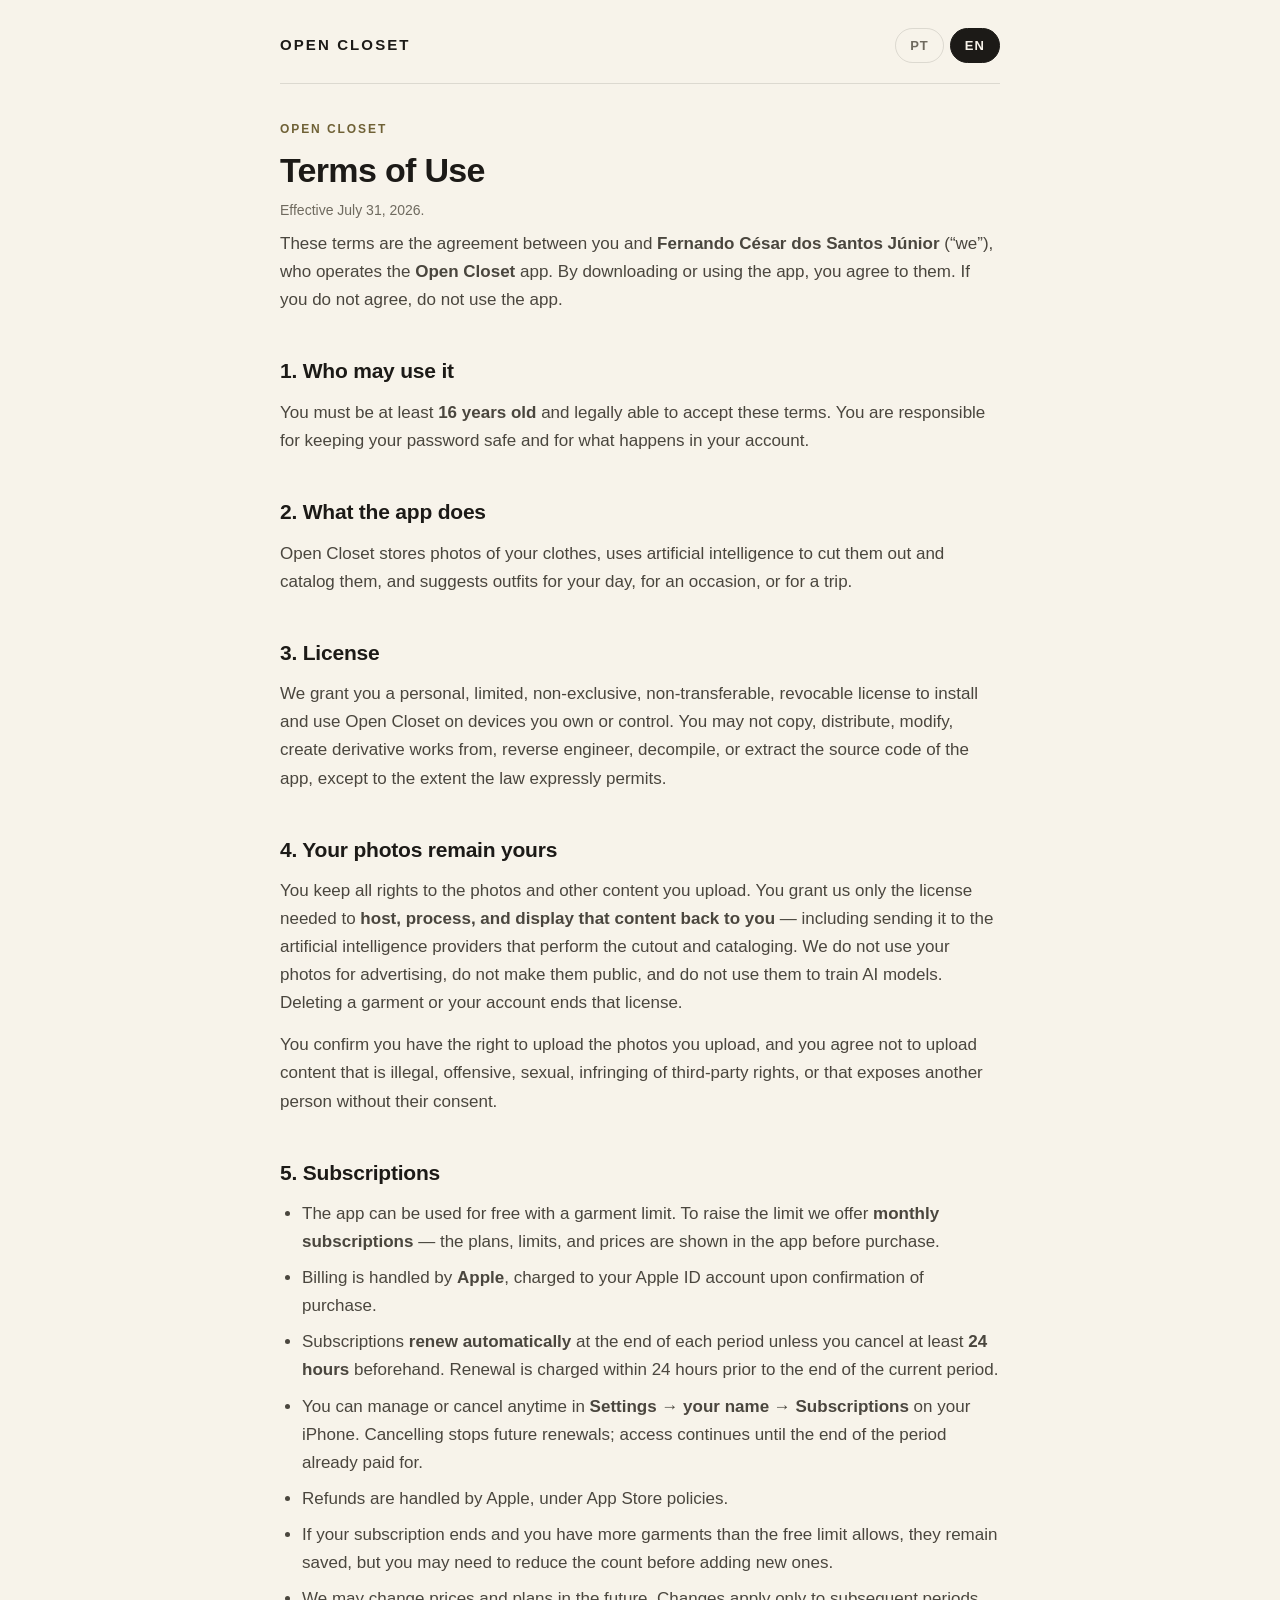
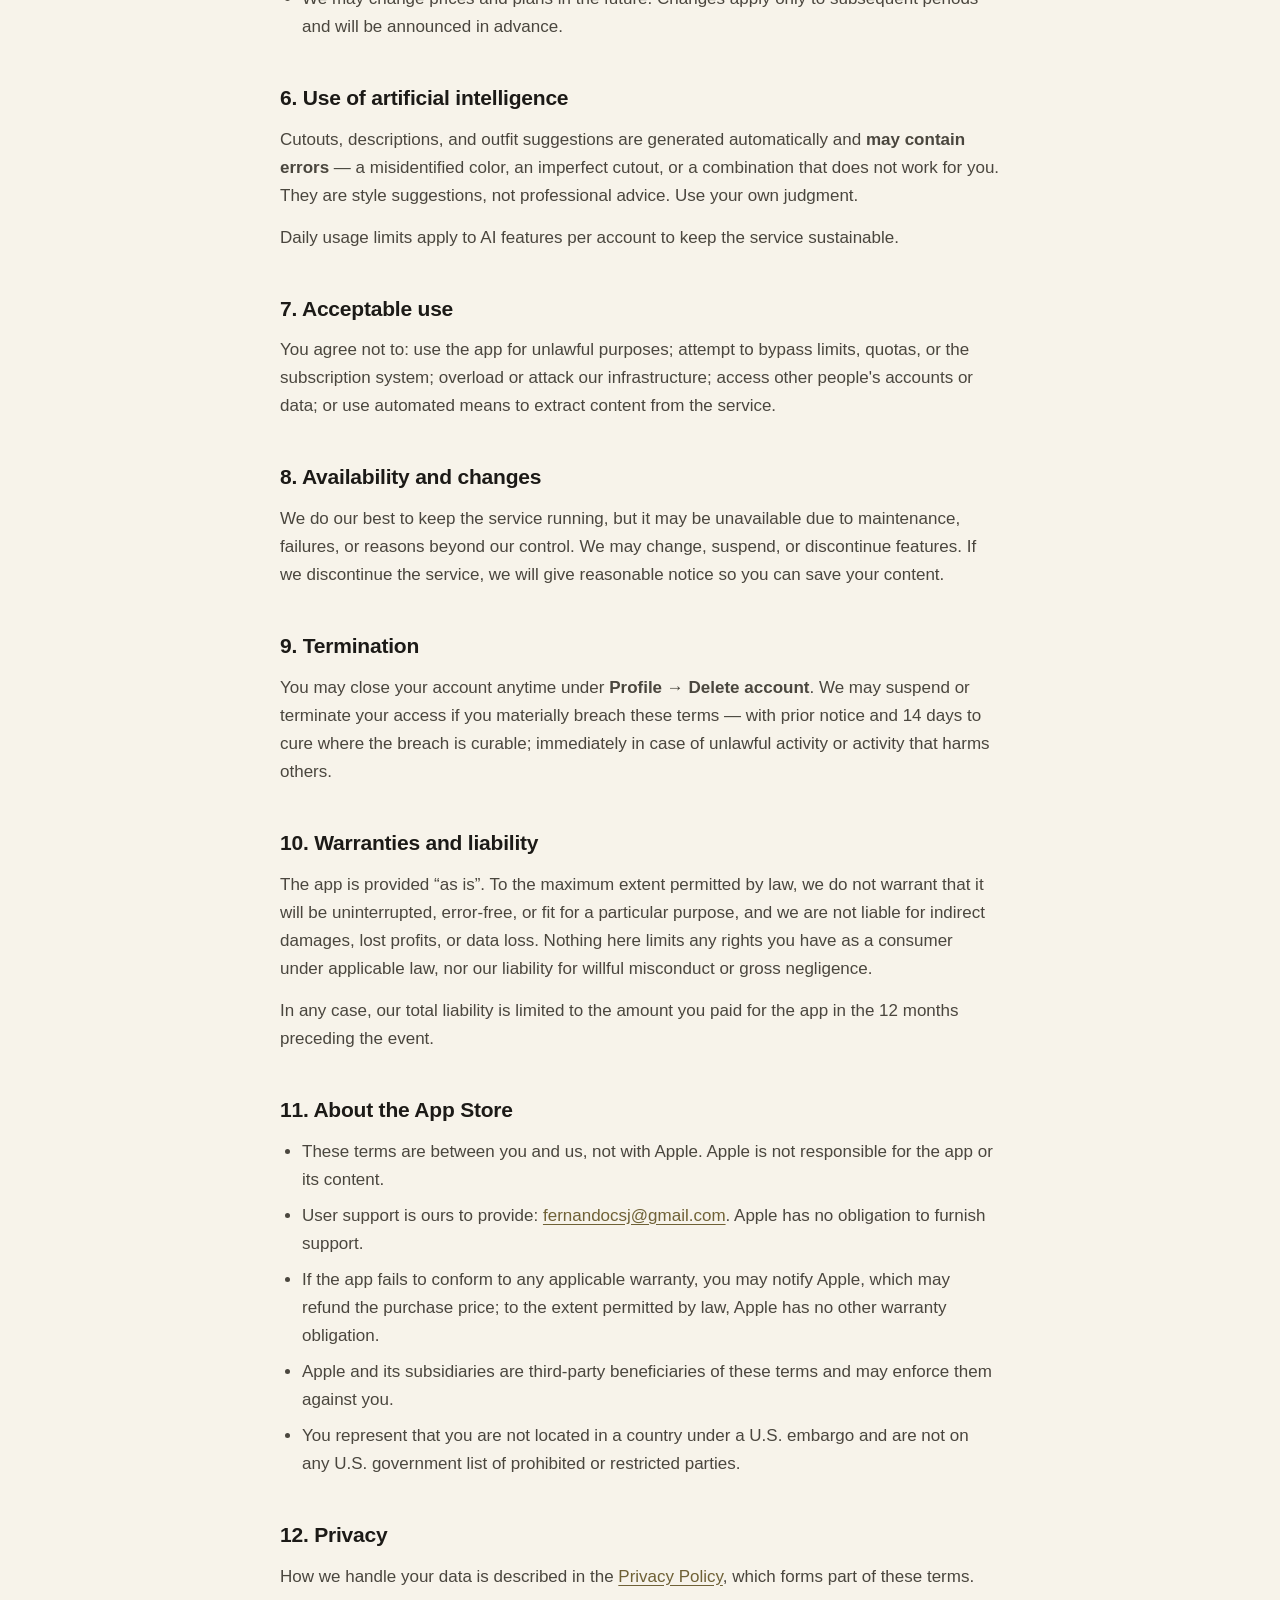
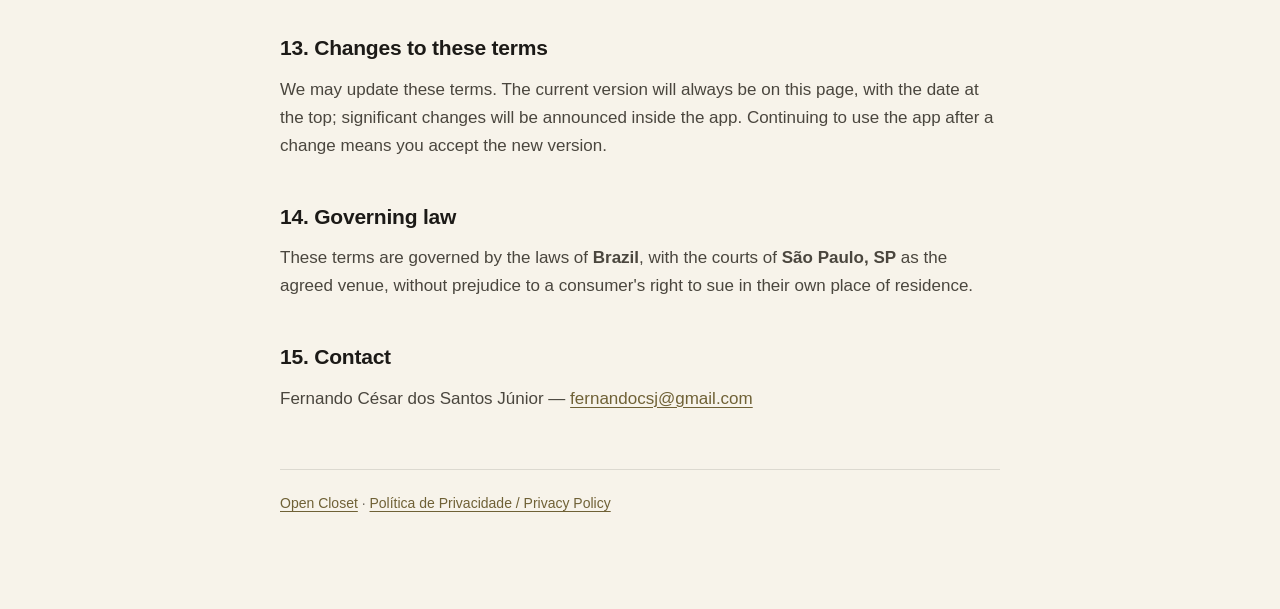
==== termos.html @ 8e70073d "Publish bilingual legal and support pages for Open Closet The previous documents were plain files wi" ====
<!doctype html>
<html lang="pt-BR">
<head>
<meta charset="utf-8">
<meta name="viewport" content="width=device-width, initial-scale=1">
<title>Termos de Uso — Open Closet</title>
<link rel="stylesheet" href="style.css">
<script src="lang.js" defer></script>
</head>
<body>
<div class="wrap">

<header class="top">
  <a class="brand" href="./">Open Closet</a>
  <div class="langswitch">
    <button type="button" data-set="pt" aria-pressed="true">PT</button>
    <button type="button" data-set="en" aria-pressed="false">EN</button>
  </div>
</header>

<main>

<!-- ===================== PORTUGUÊS ===================== -->
<section data-lang="pt" class="is-active">
  <p class="eyebrow">Open Closet</p>
  <h1>Termos de Uso</h1>
  <p class="updated">Vigente desde 31 de julho de 2026.</p>

  <p>Estes termos são o contrato entre você e <strong>Fernando César dos Santos Júnior</strong> (“nós”), responsável pelo aplicativo <strong>Open Closet</strong>. Ao baixar ou usar o app, você concorda com eles. Se não concordar, não use o aplicativo.</p>

  <h2>1. Quem pode usar</h2>
  <p>Você precisa ter pelo menos <strong>16 anos</strong> e capacidade legal para aceitar estes termos. Você é responsável por manter a sua senha em segurança e pelo que acontece na sua conta.</p>

  <h2>2. O que o aplicativo faz</h2>
  <p>O Open Closet guarda as fotos das suas roupas, usa inteligência artificial para recortá-las e catalogá-las, e sugere combinações de looks para o dia, para uma ocasião ou para uma viagem.</p>

  <h2>3. Licença de uso</h2>
  <p>Concedemos a você uma licença pessoal, limitada, não exclusiva, intransferível e revogável para instalar e usar o Open Closet em aparelhos que você possui ou controla. Você não pode copiar, distribuir, modificar, criar obras derivadas, fazer engenharia reversa, descompilar ou extrair o código-fonte do aplicativo, exceto no que a lei expressamente permitir.</p>

  <h2>4. As suas fotos continuam suas</h2>
  <p>Você mantém todos os direitos sobre as fotos e demais conteúdos que envia. Você nos concede apenas a licença necessária para <strong>hospedar, processar e exibir esse conteúdo a você</strong> — inclusive enviá-lo aos provedores de inteligência artificial que fazem o recorte e a catalogação. Não usamos as suas fotos para publicidade, não as tornamos públicas e não as usamos para treinar modelos de IA. Ao excluir uma peça ou a sua conta, essa licença termina.</p>
  <p>Você declara que tem o direito de enviar as fotos que envia, e concorda em não enviar conteúdo ilegal, ofensivo, sexual, que viole direitos de terceiros ou que exponha outra pessoa sem o consentimento dela.</p>

  <h2>5. Assinaturas</h2>
  <ul>
    <li>O app pode ser usado de graça com um limite de peças. Para ampliar o limite, oferecemos <strong>assinaturas mensais</strong> — os planos, os limites e os preços aparecem no próprio aplicativo antes da compra.</li>
    <li>A cobrança é feita pela <strong>Apple</strong>, na conta do seu Apple ID, no momento da confirmação da compra.</li>
    <li>A assinatura <strong>renova automaticamente</strong> ao fim de cada período, a menos que você cancele com pelo menos <strong>24 horas de antecedência</strong>. A renovação é cobrada nas 24 horas anteriores ao fim do período vigente.</li>
    <li>Você pode gerenciar ou cancelar a qualquer momento em <strong>Ajustes → seu nome → Assinaturas</strong>, no iPhone. Cancelar interrompe as renovações futuras; o acesso continua até o fim do período já pago.</li>
    <li>Reembolsos são tratados pela Apple, conforme as políticas da App Store.</li>
    <li>Se você deixar de assinar e tiver mais peças do que o limite gratuito permite, elas continuam salvas, mas pode ser necessário reduzir a quantidade para adicionar peças novas.</li>
    <li>Podemos alterar preços e planos no futuro. Mudanças valem apenas para períodos seguintes e serão avisadas com antecedência.</li>
  </ul>

  <h2>6. Uso da inteligência artificial</h2>
  <p>Os recortes, as descrições e as sugestões de look são gerados automaticamente e <strong>podem conter erros</strong> — uma cor identificada errada, um recorte imperfeito ou uma combinação que não faz sentido para você. São sugestões de estilo, não recomendações profissionais. Use o seu julgamento.</p>
  <p>Há limites diários de uso das funções de IA por conta, para manter o serviço sustentável.</p>

  <h2>7. Uso aceitável</h2>
  <p>Você concorda em não: usar o app para fins ilegais; tentar burlar limites, cotas ou o sistema de assinatura; sobrecarregar ou atacar a nossa infraestrutura; acessar contas ou dados de outras pessoas; ou usar meios automatizados para extrair conteúdo do serviço.</p>

  <h2>8. Disponibilidade e mudanças</h2>
  <p>Fazemos o possível para manter o serviço no ar, mas ele pode ficar indisponível por manutenção, falhas ou motivos fora do nosso controle. Podemos alterar, suspender ou encerrar funcionalidades. Se formos descontinuar o serviço, avisaremos com antecedência razoável para que você possa salvar o seu conteúdo.</p>

  <h2>9. Encerramento</h2>
  <p>Você pode encerrar a sua conta quando quiser, em <strong>Perfil → Excluir conta</strong>. Podemos suspender ou encerrar o seu acesso se você violar estes termos de forma relevante — com aviso prévio e 14 dias para corrigir, quando a violação for corrigível; imediatamente, em caso de atividade ilegal ou que prejudique outras pessoas.</p>

  <h2>10. Garantias e responsabilidade</h2>
  <p>O aplicativo é fornecido “no estado em que se encontra”. Na máxima extensão permitida pela lei, não garantimos que ele será ininterrupto, livre de erros ou adequado a um fim específico, e não respondemos por danos indiretos, lucros cessantes ou perda de dados. Nada aqui limita direitos que você tenha como consumidor pelo Código de Defesa do Consumidor ou por outra lei aplicável, nem a nossa responsabilidade por dolo ou culpa grave.</p>
  <p>Em qualquer hipótese, a nossa responsabilidade total fica limitada ao valor que você pagou pelo aplicativo nos 12 meses anteriores ao fato.</p>

  <h2>11. Sobre a App Store</h2>
  <ul>
    <li>Estes termos são entre você e nós, não com a Apple. A Apple não é responsável pelo aplicativo nem pelo seu conteúdo.</li>
    <li>O suporte ao usuário é nosso: <a href="mailto:fernandocsj@gmail.com">fernandocsj@gmail.com</a>. A Apple não tem obrigação de prestar suporte.</li>
    <li>Se o aplicativo não estiver em conformidade com alguma garantia aplicável, você pode notificar a Apple, que poderá reembolsar o preço de compra; no limite da lei, a Apple não tem outra obrigação de garantia.</li>
    <li>A Apple e suas subsidiárias são beneficiárias terceiras destes termos e podem exigi-los perante você.</li>
    <li>Você declara não estar em país sob embargo dos Estados Unidos nem em lista de partes proibidas do governo norte-americano.</li>
  </ul>

  <h2>12. Privacidade</h2>
  <p>O tratamento dos seus dados está descrito na <a href="privacidade.html">Política de Privacidade</a>, que faz parte destes termos.</p>

  <h2>13. Alterações destes termos</h2>
  <p>Podemos atualizar estes termos. A versão vigente estará sempre nesta página, com a data no topo; mudanças relevantes serão avisadas dentro do aplicativo. Continuar usando o app depois da mudança significa que você aceitou a nova versão.</p>

  <h2>14. Lei aplicável</h2>
  <p>Estes termos são regidos pelas leis do <strong>Brasil</strong>. Fica eleito o foro da comarca de <strong>São Paulo/SP</strong>, ressalvado o direito do consumidor de acionar o foro do seu domicílio.</p>

  <h2>15. Contato</h2>
  <p>Fernando César dos Santos Júnior — <a href="mailto:fernandocsj@gmail.com">fernandocsj@gmail.com</a></p>
</section>

<!-- ===================== ENGLISH ===================== -->
<section data-lang="en">
  <p class="eyebrow">Open Closet</p>
  <h1>Terms of Use</h1>
  <p class="updated">Effective July 31, 2026.</p>

  <p>These terms are the agreement between you and <strong>Fernando César dos Santos Júnior</strong> (“we”), who operates the <strong>Open Closet</strong> app. By downloading or using the app, you agree to them. If you do not agree, do not use the app.</p>

  <h2>1. Who may use it</h2>
  <p>You must be at least <strong>16 years old</strong> and legally able to accept these terms. You are responsible for keeping your password safe and for what happens in your account.</p>

  <h2>2. What the app does</h2>
  <p>Open Closet stores photos of your clothes, uses artificial intelligence to cut them out and catalog them, and suggests outfits for your day, for an occasion, or for a trip.</p>

  <h2>3. License</h2>
  <p>We grant you a personal, limited, non-exclusive, non-transferable, revocable license to install and use Open Closet on devices you own or control. You may not copy, distribute, modify, create derivative works from, reverse engineer, decompile, or extract the source code of the app, except to the extent the law expressly permits.</p>

  <h2>4. Your photos remain yours</h2>
  <p>You keep all rights to the photos and other content you upload. You grant us only the license needed to <strong>host, process, and display that content back to you</strong> — including sending it to the artificial intelligence providers that perform the cutout and cataloging. We do not use your photos for advertising, do not make them public, and do not use them to train AI models. Deleting a garment or your account ends that license.</p>
  <p>You confirm you have the right to upload the photos you upload, and you agree not to upload content that is illegal, offensive, sexual, infringing of third-party rights, or that exposes another person without their consent.</p>

  <h2>5. Subscriptions</h2>
  <ul>
    <li>The app can be used for free with a garment limit. To raise the limit we offer <strong>monthly subscriptions</strong> — the plans, limits, and prices are shown in the app before purchase.</li>
    <li>Billing is handled by <strong>Apple</strong>, charged to your Apple ID account upon confirmation of purchase.</li>
    <li>Subscriptions <strong>renew automatically</strong> at the end of each period unless you cancel at least <strong>24 hours</strong> beforehand. Renewal is charged within 24 hours prior to the end of the current period.</li>
    <li>You can manage or cancel anytime in <strong>Settings → your name → Subscriptions</strong> on your iPhone. Cancelling stops future renewals; access continues until the end of the period already paid for.</li>
    <li>Refunds are handled by Apple, under App Store policies.</li>
    <li>If your subscription ends and you have more garments than the free limit allows, they remain saved, but you may need to reduce the count before adding new ones.</li>
    <li>We may change prices and plans in the future. Changes apply only to subsequent periods and will be announced in advance.</li>
  </ul>

  <h2>6. Use of artificial intelligence</h2>
  <p>Cutouts, descriptions, and outfit suggestions are generated automatically and <strong>may contain errors</strong> — a misidentified color, an imperfect cutout, or a combination that does not work for you. They are style suggestions, not professional advice. Use your own judgment.</p>
  <p>Daily usage limits apply to AI features per account to keep the service sustainable.</p>

  <h2>7. Acceptable use</h2>
  <p>You agree not to: use the app for unlawful purposes; attempt to bypass limits, quotas, or the subscription system; overload or attack our infrastructure; access other people's accounts or data; or use automated means to extract content from the service.</p>

  <h2>8. Availability and changes</h2>
  <p>We do our best to keep the service running, but it may be unavailable due to maintenance, failures, or reasons beyond our control. We may change, suspend, or discontinue features. If we discontinue the service, we will give reasonable notice so you can save your content.</p>

  <h2>9. Termination</h2>
  <p>You may close your account anytime under <strong>Profile → Delete account</strong>. We may suspend or terminate your access if you materially breach these terms — with prior notice and 14 days to cure where the breach is curable; immediately in case of unlawful activity or activity that harms others.</p>

  <h2>10. Warranties and liability</h2>
  <p>The app is provided “as is”. To the maximum extent permitted by law, we do not warrant that it will be uninterrupted, error-free, or fit for a particular purpose, and we are not liable for indirect damages, lost profits, or data loss. Nothing here limits any rights you have as a consumer under applicable law, nor our liability for willful misconduct or gross negligence.</p>
  <p>In any case, our total liability is limited to the amount you paid for the app in the 12 months preceding the event.</p>

  <h2>11. About the App Store</h2>
  <ul>
    <li>These terms are between you and us, not with Apple. Apple is not responsible for the app or its content.</li>
    <li>User support is ours to provide: <a href="mailto:fernandocsj@gmail.com">fernandocsj@gmail.com</a>. Apple has no obligation to furnish support.</li>
    <li>If the app fails to conform to any applicable warranty, you may notify Apple, which may refund the purchase price; to the extent permitted by law, Apple has no other warranty obligation.</li>
    <li>Apple and its subsidiaries are third-party beneficiaries of these terms and may enforce them against you.</li>
    <li>You represent that you are not located in a country under a U.S. embargo and are not on any U.S. government list of prohibited or restricted parties.</li>
  </ul>

  <h2>12. Privacy</h2>
  <p>How we handle your data is described in the <a href="privacidade.html">Privacy Policy</a>, which forms part of these terms.</p>

  <h2>13. Changes to these terms</h2>
  <p>We may update these terms. The current version will always be on this page, with the date at the top; significant changes will be announced inside the app. Continuing to use the app after a change means you accept the new version.</p>

  <h2>14. Governing law</h2>
  <p>These terms are governed by the laws of <strong>Brazil</strong>, with the courts of <strong>São Paulo, SP</strong> as the agreed venue, without prejudice to a consumer's right to sue in their own place of residence.</p>

  <h2>15. Contact</h2>
  <p>Fernando César dos Santos Júnior — <a href="mailto:fernandocsj@gmail.com">fernandocsj@gmail.com</a></p>
</section>

</main>

<footer>
  <p><a href="./">Open Closet</a> · <a href="privacidade.html">Política de Privacidade / Privacy Policy</a></p>
</footer>

</div>
</body>
</html>
---- style.css ----
:root {
  --paper: #f7f3ea;
  --sheet: #fbf8f1;
  --ink: #1c1a17;
  --stone: #4a463e;
  --taupe: #6f6a5f;
  --gold: #6f6136;
  --line: rgba(28, 26, 23, 0.12);
}

@media (prefers-color-scheme: dark) {
  :root {
    --paper: #171613;
    --sheet: #1f1e1a;
    --ink: #f2eee5;
    --stone: #cfc9bd;
    --taupe: #9a9284;
    --gold: #c8ab63;
    --line: rgba(242, 238, 229, 0.14);
  }
}

* { box-sizing: border-box; }

body {
  margin: 0;
  padding: 0 20px 80px;
  background: var(--paper);
  color: var(--stone);
  font-family: -apple-system, BlinkMacSystemFont, "Segoe UI", Roboto, Helvetica, Arial, sans-serif;
  font-size: 17px;
  line-height: 1.65;
  -webkit-text-size-adjust: 100%;
}

.wrap { max-width: 720px; margin: 0 auto; }

header.top {
  display: flex;
  align-items: center;
  justify-content: space-between;
  gap: 16px;
  flex-wrap: wrap;
  padding: 28px 0 20px;
  border-bottom: 1px solid var(--line);
  margin-bottom: 36px;
}

.brand {
  font-size: 15px;
  font-weight: 700;
  letter-spacing: 0.14em;
  text-transform: uppercase;
  color: var(--ink);
  text-decoration: none;
}

.langswitch { display: flex; gap: 6px; }

.langswitch button {
  font: inherit;
  font-size: 13px;
  font-weight: 600;
  letter-spacing: 0.08em;
  padding: 6px 14px;
  border-radius: 999px;
  border: 1px solid var(--line);
  background: transparent;
  color: var(--taupe);
  cursor: pointer;
}

.langswitch button[aria-pressed="true"] {
  background: var(--ink);
  border-color: var(--ink);
  color: var(--paper);
}

h1 {
  color: var(--ink);
  font-size: 34px;
  line-height: 1.2;
  letter-spacing: -0.02em;
  margin: 0 0 8px;
}

h2 {
  color: var(--ink);
  font-size: 21px;
  letter-spacing: -0.01em;
  margin: 40px 0 10px;
}

h3 { color: var(--ink); font-size: 17px; margin: 26px 0 6px; }

.eyebrow {
  font-size: 12px;
  font-weight: 700;
  letter-spacing: 0.16em;
  text-transform: uppercase;
  color: var(--gold);
  margin: 0 0 10px;
}

.updated { color: var(--taupe); font-size: 14px; margin: 0 0 8px; }

p { margin: 0 0 14px; }

ul { margin: 0 0 16px; padding-left: 22px; }
li { margin-bottom: 8px; }

a { color: var(--gold); text-decoration: underline; text-underline-offset: 3px; }

.card {
  background: var(--sheet);
  border: 1px solid var(--line);
  border-radius: 16px;
  padding: 22px 24px;
  margin: 24px 0;
}

.card p:last-child, .card ul:last-child { margin-bottom: 0; }

.links { list-style: none; padding: 0; margin: 28px 0 0; }

.links li { margin-bottom: 12px; }

.links a {
  display: block;
  background: var(--sheet);
  border: 1px solid var(--line);
  border-radius: 14px;
  padding: 18px 20px;
  color: var(--ink);
  text-decoration: none;
  font-weight: 600;
}

.links a span {
  display: block;
  font-weight: 400;
  font-size: 15px;
  color: var(--taupe);
  margin-top: 2px;
}

table { width: 100%; border-collapse: collapse; margin: 0 0 18px; font-size: 15px; }
th, td { text-align: left; padding: 10px 12px; border-bottom: 1px solid var(--line); vertical-align: top; }
th { color: var(--ink); font-size: 12px; letter-spacing: 0.08em; text-transform: uppercase; }

footer {
  margin-top: 56px;
  padding-top: 22px;
  border-top: 1px solid var(--line);
  color: var(--taupe);
  font-size: 14px;
}

[data-lang] { display: none; }
[data-lang].is-active { display: block; }
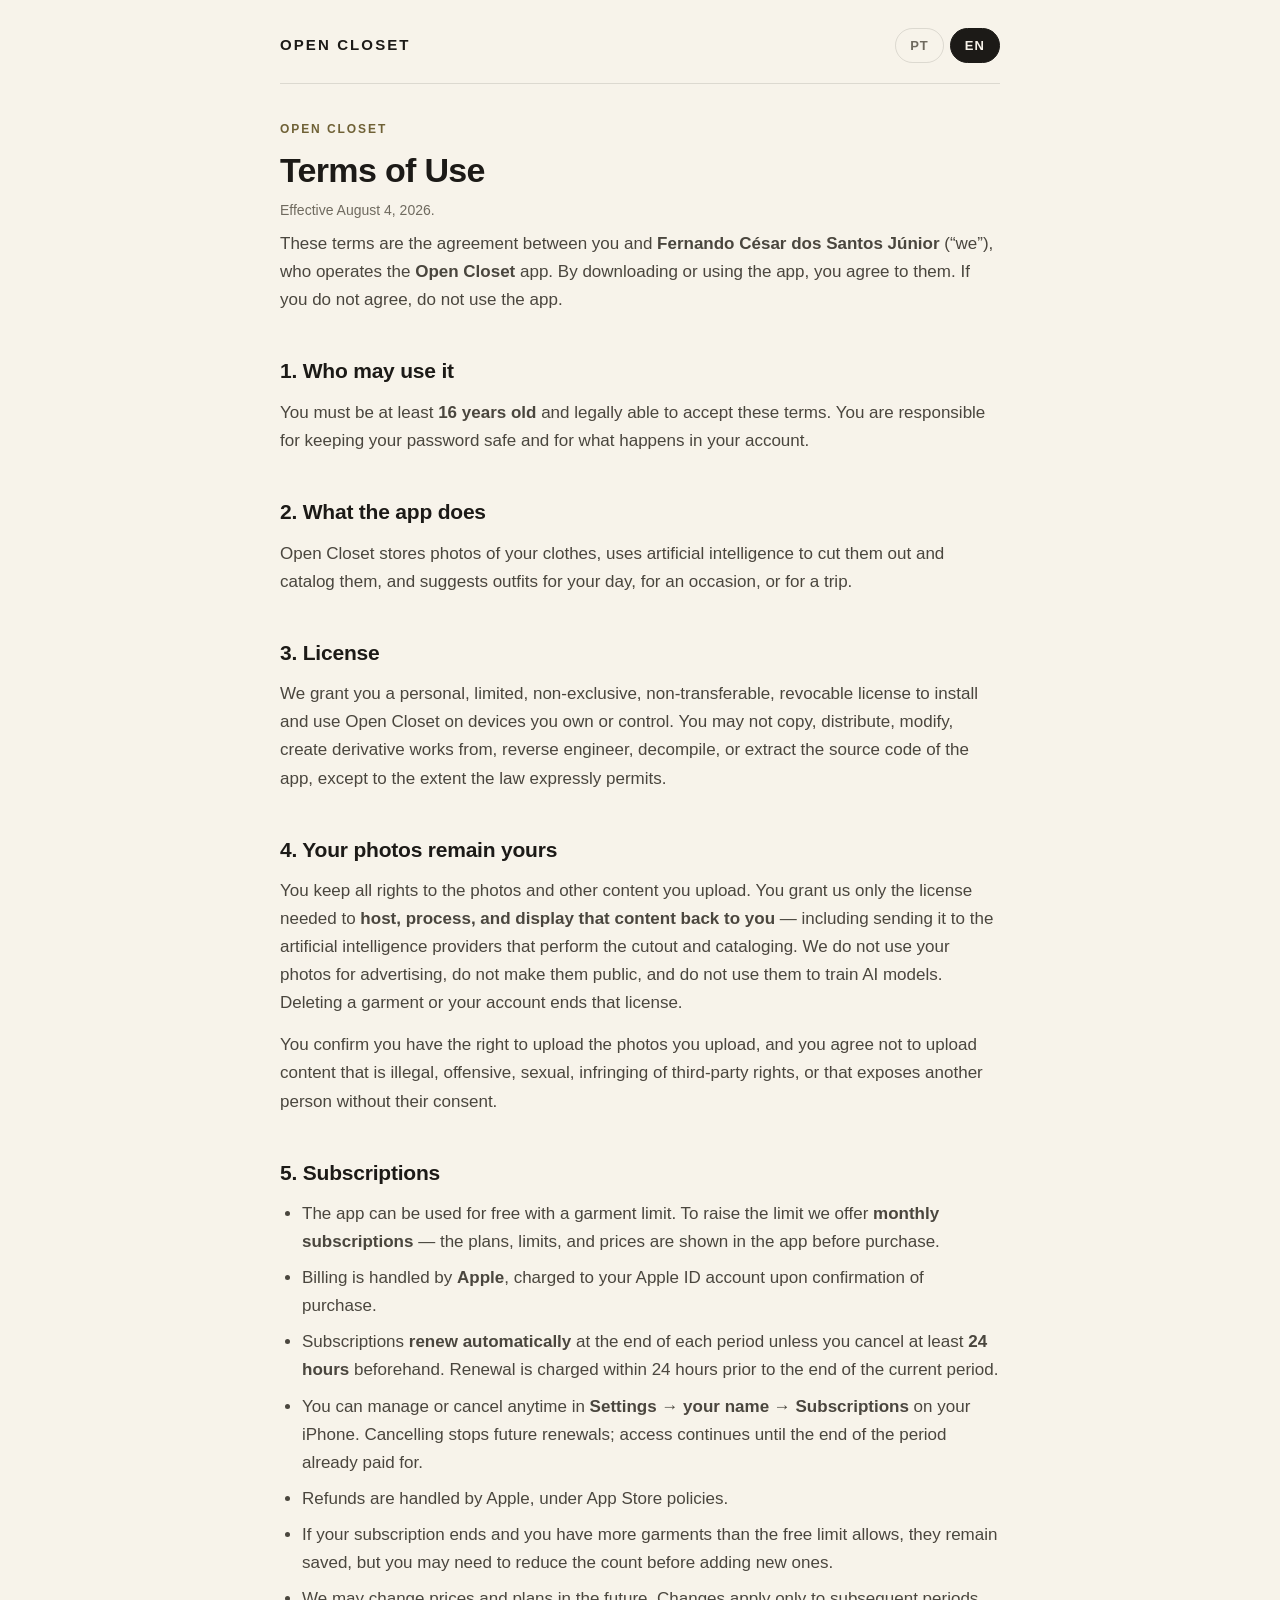
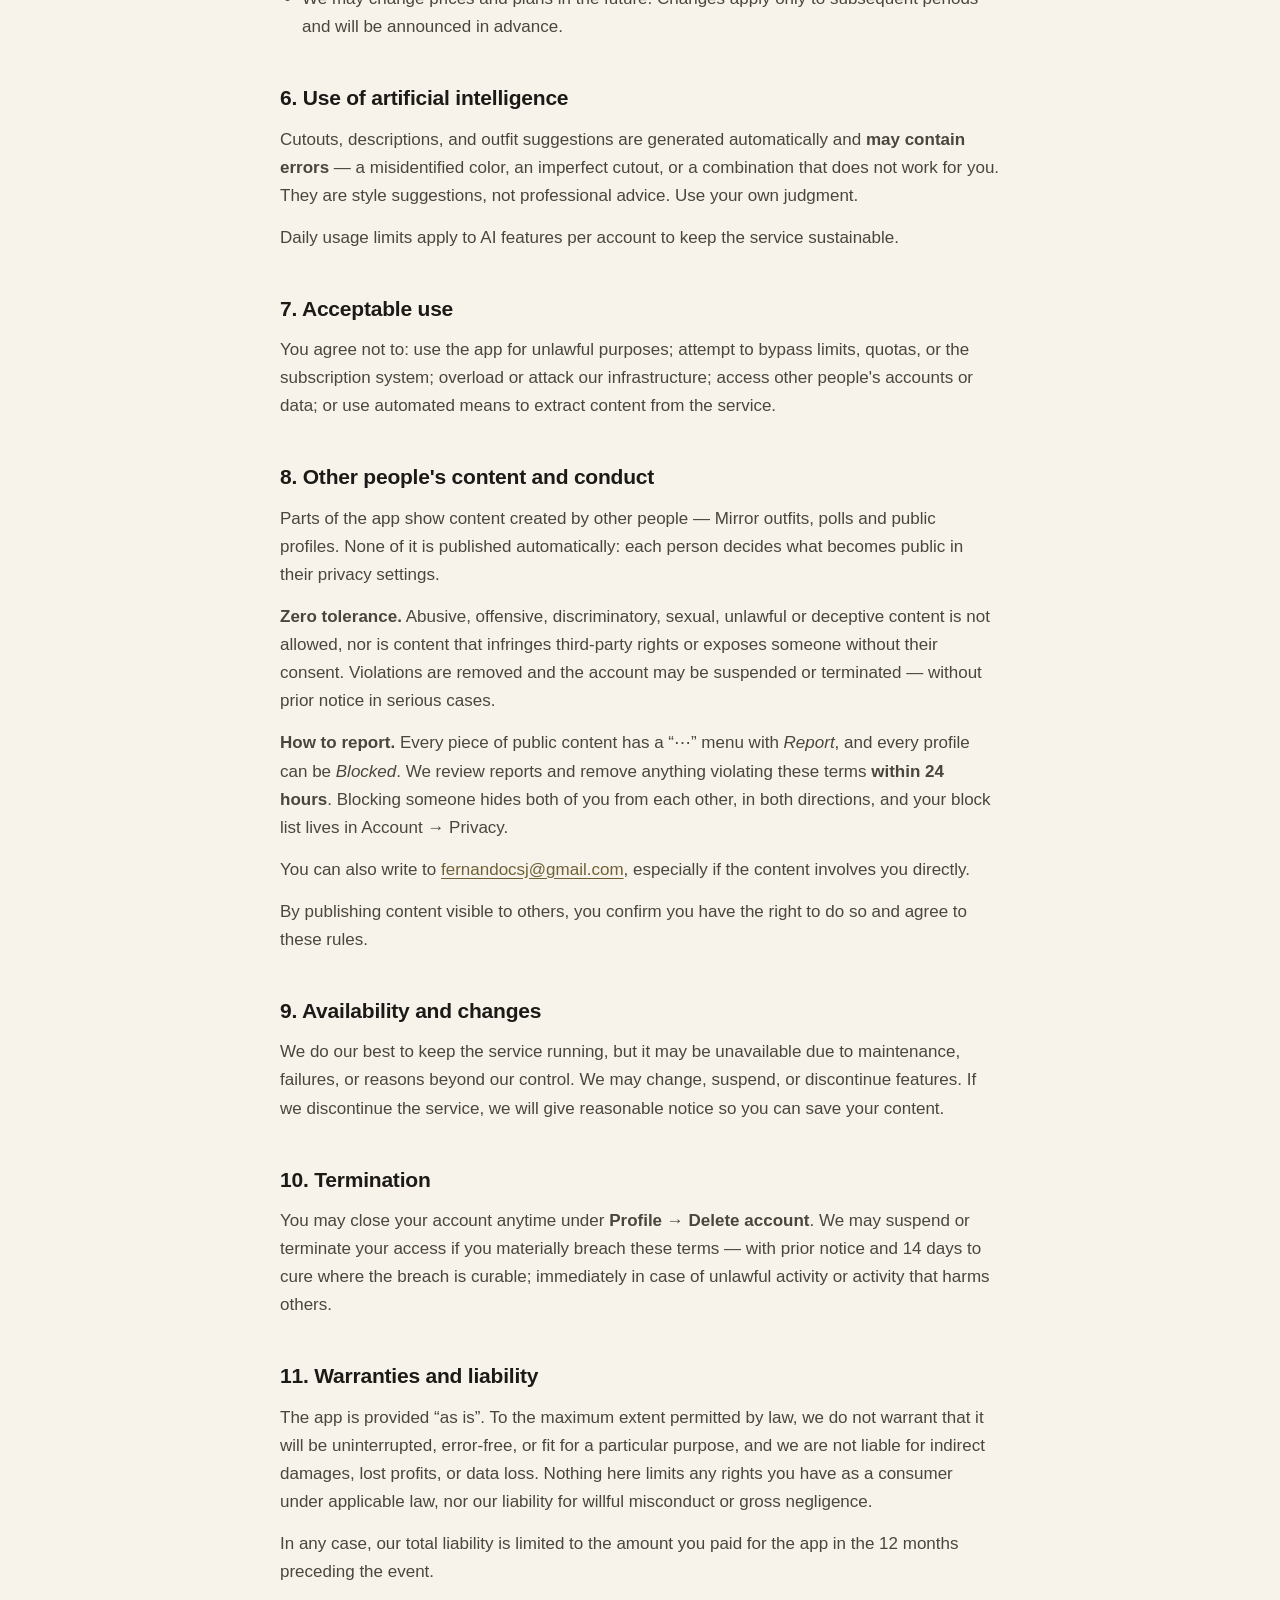
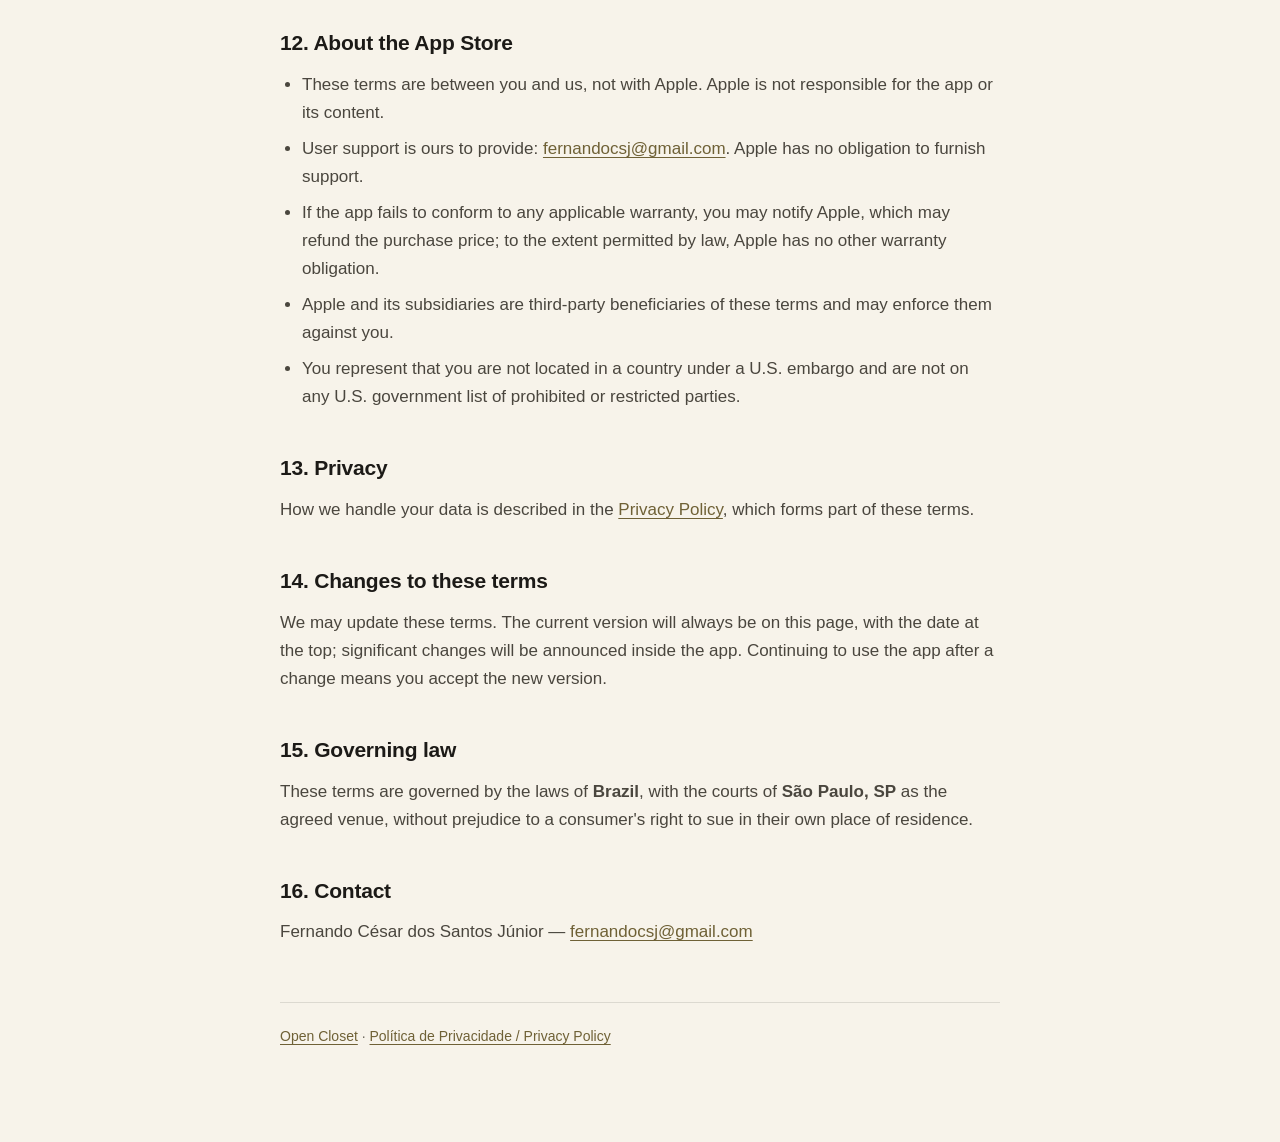
==== commit 74c03b2a: "Add user-content and conduct clause to the terms The app now shows content from other people (Mirror" ====
--- a/termos.html
+++ b/termos.html
@@ -24,7 +24,7 @@
 <section data-lang="pt" class="is-active">
   <p class="eyebrow">Open Closet</p>
   <h1>Termos de Uso</h1>
-  <p class="updated">Vigente desde 31 de julho de 2026.</p>
+  <p class="updated">Vigente desde 4 de agosto de 2026.</p>
 
   <p>Estes termos são o contrato entre você e <strong>Fernando César dos Santos Júnior</strong> (“nós”), responsável pelo aplicativo <strong>Open Closet</strong>. Ao baixar ou usar o app, você concorda com eles. Se não concordar, não use o aplicativo.</p>
 
@@ -59,17 +59,24 @@
   <h2>7. Uso aceitável</h2>
   <p>Você concorda em não: usar o app para fins ilegais; tentar burlar limites, cotas ou o sistema de assinatura; sobrecarregar ou atacar a nossa infraestrutura; acessar contas ou dados de outras pessoas; ou usar meios automatizados para extrair conteúdo do serviço.</p>
 
-  <h2>8. Disponibilidade e mudanças</h2>
+  <h2>8. Conteúdo de outras pessoas e convivência</h2>
+  <p>Partes do aplicativo mostram conteúdo criado por outras pessoas — montagens no Espelho, enquetes e perfis públicos. Nada disso é publicado automaticamente: cada pessoa decide o que torna público nos ajustes de privacidade.</p>
+  <p><strong>Tolerância zero.</strong> Não é permitido publicar conteúdo abusivo, ofensivo, discriminatório, sexual, ilegal, enganoso, que viole direitos de terceiros ou que exponha alguém sem consentimento. Quem descumprir tem o conteúdo removido e pode ter a conta suspensa ou encerrada, sem aviso prévio nos casos graves.</p>
+  <p><strong>Como denunciar.</strong> Todo conteúdo público tem um menu “⋯” com a opção <em>Denunciar</em>, e todo perfil pode ser <em>Bloqueado</em>. Analisamos as denúncias e removemos o que violar estes termos <strong>em até 24 horas</strong>. Bloquear alguém faz com que vocês deixem de se ver no app, nos dois sentidos, e a lista de bloqueados fica em Conta → Privacidade.</p>
+  <p>Você também pode escrever para <a href="mailto:fernandocsj@gmail.com">fernandocsj@gmail.com</a> — em especial se o conteúdo envolver você diretamente.</p>
+  <p>Ao publicar conteúdo visível a outras pessoas, você declara ter o direito de fazê-lo e concorda com estas regras de convivência.</p>
+
+  <h2>9. Disponibilidade e mudanças</h2>
   <p>Fazemos o possível para manter o serviço no ar, mas ele pode ficar indisponível por manutenção, falhas ou motivos fora do nosso controle. Podemos alterar, suspender ou encerrar funcionalidades. Se formos descontinuar o serviço, avisaremos com antecedência razoável para que você possa salvar o seu conteúdo.</p>
 
-  <h2>9. Encerramento</h2>
+  <h2>10. Encerramento</h2>
   <p>Você pode encerrar a sua conta quando quiser, em <strong>Perfil → Excluir conta</strong>. Podemos suspender ou encerrar o seu acesso se você violar estes termos de forma relevante — com aviso prévio e 14 dias para corrigir, quando a violação for corrigível; imediatamente, em caso de atividade ilegal ou que prejudique outras pessoas.</p>
 
-  <h2>10. Garantias e responsabilidade</h2>
+  <h2>11. Garantias e responsabilidade</h2>
   <p>O aplicativo é fornecido “no estado em que se encontra”. Na máxima extensão permitida pela lei, não garantimos que ele será ininterrupto, livre de erros ou adequado a um fim específico, e não respondemos por danos indiretos, lucros cessantes ou perda de dados. Nada aqui limita direitos que você tenha como consumidor pelo Código de Defesa do Consumidor ou por outra lei aplicável, nem a nossa responsabilidade por dolo ou culpa grave.</p>
   <p>Em qualquer hipótese, a nossa responsabilidade total fica limitada ao valor que você pagou pelo aplicativo nos 12 meses anteriores ao fato.</p>
 
-  <h2>11. Sobre a App Store</h2>
+  <h2>12. Sobre a App Store</h2>
   <ul>
     <li>Estes termos são entre você e nós, não com a Apple. A Apple não é responsável pelo aplicativo nem pelo seu conteúdo.</li>
     <li>O suporte ao usuário é nosso: <a href="mailto:fernandocsj@gmail.com">fernandocsj@gmail.com</a>. A Apple não tem obrigação de prestar suporte.</li>
@@ -78,16 +85,16 @@
     <li>Você declara não estar em país sob embargo dos Estados Unidos nem em lista de partes proibidas do governo norte-americano.</li>
   </ul>
 
-  <h2>12. Privacidade</h2>
+  <h2>13. Privacidade</h2>
   <p>O tratamento dos seus dados está descrito na <a href="privacidade.html">Política de Privacidade</a>, que faz parte destes termos.</p>
 
-  <h2>13. Alterações destes termos</h2>
+  <h2>14. Alterações destes termos</h2>
   <p>Podemos atualizar estes termos. A versão vigente estará sempre nesta página, com a data no topo; mudanças relevantes serão avisadas dentro do aplicativo. Continuar usando o app depois da mudança significa que você aceitou a nova versão.</p>
 
-  <h2>14. Lei aplicável</h2>
+  <h2>15. Lei aplicável</h2>
   <p>Estes termos são regidos pelas leis do <strong>Brasil</strong>. Fica eleito o foro da comarca de <strong>São Paulo/SP</strong>, ressalvado o direito do consumidor de acionar o foro do seu domicílio.</p>
 
-  <h2>15. Contato</h2>
+  <h2>16. Contato</h2>
   <p>Fernando César dos Santos Júnior — <a href="mailto:fernandocsj@gmail.com">fernandocsj@gmail.com</a></p>
 </section>
 
@@ -95,7 +102,7 @@
 <section data-lang="en">
   <p class="eyebrow">Open Closet</p>
   <h1>Terms of Use</h1>
-  <p class="updated">Effective July 31, 2026.</p>
+  <p class="updated">Effective August 4, 2026.</p>
 
   <p>These terms are the agreement between you and <strong>Fernando César dos Santos Júnior</strong> (“we”), who operates the <strong>Open Closet</strong> app. By downloading or using the app, you agree to them. If you do not agree, do not use the app.</p>
 
@@ -130,17 +137,24 @@
   <h2>7. Acceptable use</h2>
   <p>You agree not to: use the app for unlawful purposes; attempt to bypass limits, quotas, or the subscription system; overload or attack our infrastructure; access other people's accounts or data; or use automated means to extract content from the service.</p>
 
-  <h2>8. Availability and changes</h2>
+  <h2>8. Other people's content and conduct</h2>
+  <p>Parts of the app show content created by other people — Mirror outfits, polls and public profiles. None of it is published automatically: each person decides what becomes public in their privacy settings.</p>
+  <p><strong>Zero tolerance.</strong> Abusive, offensive, discriminatory, sexual, unlawful or deceptive content is not allowed, nor is content that infringes third-party rights or exposes someone without their consent. Violations are removed and the account may be suspended or terminated — without prior notice in serious cases.</p>
+  <p><strong>How to report.</strong> Every piece of public content has a “⋯” menu with <em>Report</em>, and every profile can be <em>Blocked</em>. We review reports and remove anything violating these terms <strong>within 24 hours</strong>. Blocking someone hides both of you from each other, in both directions, and your block list lives in Account → Privacy.</p>
+  <p>You can also write to <a href="mailto:fernandocsj@gmail.com">fernandocsj@gmail.com</a>, especially if the content involves you directly.</p>
+  <p>By publishing content visible to others, you confirm you have the right to do so and agree to these rules.</p>
+
+  <h2>9. Availability and changes</h2>
   <p>We do our best to keep the service running, but it may be unavailable due to maintenance, failures, or reasons beyond our control. We may change, suspend, or discontinue features. If we discontinue the service, we will give reasonable notice so you can save your content.</p>
 
-  <h2>9. Termination</h2>
+  <h2>10. Termination</h2>
   <p>You may close your account anytime under <strong>Profile → Delete account</strong>. We may suspend or terminate your access if you materially breach these terms — with prior notice and 14 days to cure where the breach is curable; immediately in case of unlawful activity or activity that harms others.</p>
 
-  <h2>10. Warranties and liability</h2>
+  <h2>11. Warranties and liability</h2>
   <p>The app is provided “as is”. To the maximum extent permitted by law, we do not warrant that it will be uninterrupted, error-free, or fit for a particular purpose, and we are not liable for indirect damages, lost profits, or data loss. Nothing here limits any rights you have as a consumer under applicable law, nor our liability for willful misconduct or gross negligence.</p>
   <p>In any case, our total liability is limited to the amount you paid for the app in the 12 months preceding the event.</p>
 
-  <h2>11. About the App Store</h2>
+  <h2>12. About the App Store</h2>
   <ul>
     <li>These terms are between you and us, not with Apple. Apple is not responsible for the app or its content.</li>
     <li>User support is ours to provide: <a href="mailto:fernandocsj@gmail.com">fernandocsj@gmail.com</a>. Apple has no obligation to furnish support.</li>
@@ -149,16 +163,16 @@
     <li>You represent that you are not located in a country under a U.S. embargo and are not on any U.S. government list of prohibited or restricted parties.</li>
   </ul>
 
-  <h2>12. Privacy</h2>
+  <h2>13. Privacy</h2>
   <p>How we handle your data is described in the <a href="privacidade.html">Privacy Policy</a>, which forms part of these terms.</p>
 
-  <h2>13. Changes to these terms</h2>
+  <h2>14. Changes to these terms</h2>
   <p>We may update these terms. The current version will always be on this page, with the date at the top; significant changes will be announced inside the app. Continuing to use the app after a change means you accept the new version.</p>
 
-  <h2>14. Governing law</h2>
+  <h2>15. Governing law</h2>
   <p>These terms are governed by the laws of <strong>Brazil</strong>, with the courts of <strong>São Paulo, SP</strong> as the agreed venue, without prejudice to a consumer's right to sue in their own place of residence.</p>
 
-  <h2>15. Contact</h2>
+  <h2>16. Contact</h2>
   <p>Fernando César dos Santos Júnior — <a href="mailto:fernandocsj@gmail.com">fernandocsj@gmail.com</a></p>
 </section>
 
